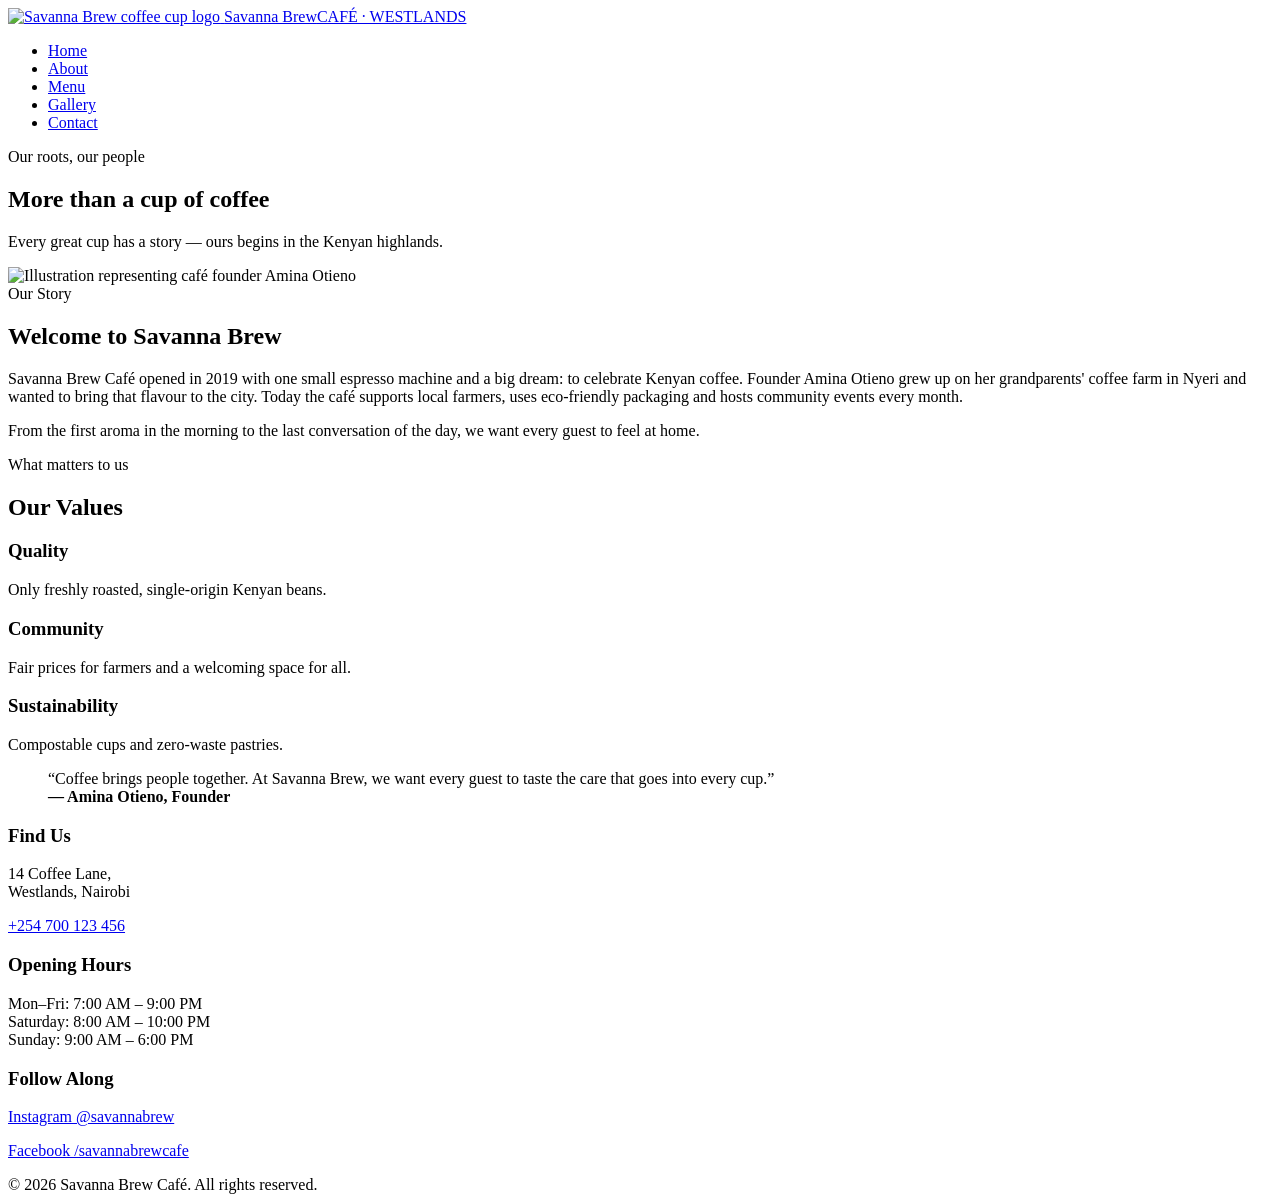
==== about.html @ 64df729a "Create about.html" ====
<!DOCTYPE html>
<html lang="en">
<head>
  <meta charset="UTF-8">
  <meta name="viewport" content="width=device-width, initial-scale=1.0">
  <meta name="description" content="Savanna Brew Café in Westlands, Nairobi — Kenyan coffee, fresh pastries and warm hospitality.">
  <title>About Us | Savanna Brew Café</title>
  <link rel="preconnect" href="https://fonts.googleapis.com">
  <link rel="preconnect" href="https://fonts.gstatic.com" crossorigin>
  <link href="https://fonts.googleapis.com/css2?family=Open+Sans:wght@400;600;700&family=Playfair+Display:wght@600;700&display=swap" rel="stylesheet">
  <link rel="stylesheet" href="css/style.css">
</head>
<body>
<header class="site-header">
  <div class="container header-inner">
    <a class="brand" href="index.html">
      <img src="logo.png" alt="Savanna Brew coffee cup logo">
      <span><span class="brand-name">Savanna Brew</span><span class="brand-tag">CAFÉ · WESTLANDS</span></span>
    </a>
    <nav aria-label="Main navigation"><ul class="nav-list"><li><a href="index.html" class="" >Home</a></li><li><a href="about.html" class="active" aria-current="page">About</a></li><li><a href="menu.html" class="" >Menu</a></li><li><a href="gallery.html" class="" >Gallery</a></li><li><a href="contact.html" class="" >Contact</a></li></ul></nav>
  </div>
</header>
<main>
  <section class="page-banner"><div class="container"><span class="eyebrow">Our roots, our people</span><h1>More than a cup of coffee</h1><p>Every great cup has a story — ours begins in the Kenyan highlands.</p></div></section>
  <section class="section container">
    <div class="about-layout">
      <img class="owner-photo" src="owner.jpg" alt="Illustration representing café founder Amina Otieno">
      <div><span class="eyebrow">Our Story</span><h2>Welcome to Savanna Brew</h2>
      <p>Savanna Brew Café opened in 2019 with one small espresso machine and a big dream: to celebrate Kenyan coffee. Founder Amina Otieno grew up on her grandparents' coffee farm in Nyeri and wanted to bring that flavour to the city. Today the café supports local farmers, uses eco-friendly packaging and hosts community events every month.</p>
      <p>From the first aroma in the morning to the last conversation of the day, we want every guest to feel at home.</p></div>
    </div>
    <div class="section-heading values-heading"><span class="eyebrow">What matters to us</span><h2>Our Values</h2></div>
    <div class="value-grid">
      <article class="value-card"><h3>Quality</h3><p>Only freshly roasted, single-origin Kenyan beans.</p></article>
      <article class="value-card"><h3>Community</h3><p>Fair prices for farmers and a welcoming space for all.</p></article>
      <article class="value-card"><h3>Sustainability</h3><p>Compostable cups and zero-waste pastries.</p></article>
    </div>
    <blockquote>“Coffee brings people together. At Savanna Brew, we want every guest to taste the care that goes into every cup.”<br><strong>— Amina Otieno, Founder</strong></blockquote>
  </section>
</main>
<footer class="site-footer">
  <div class="container">
    <div class="footer-grid">
      <section><h3>Find Us</h3><p>14 Coffee Lane,<br>Westlands, Nairobi</p><p><a href="tel:+254700123456">+254 700 123 456</a></p></section>
      <section><h3>Opening Hours</h3><p>Mon–Fri: 7:00 AM – 9:00 PM<br>Saturday: 8:00 AM – 10:00 PM<br>Sunday: 9:00 AM – 6:00 PM</p></section>
      <section><h3>Follow Along</h3><p><a href="https://www.instagram.com/" target="_blank" rel="noopener noreferrer">Instagram @savannabrew</a></p><p><a href="https://www.facebook.com/" target="_blank" rel="noopener noreferrer">Facebook /savannabrewcafe</a></p></section>
    </div>
    <div class="footer-bottom">© 2026 Savanna Brew Café. All rights reserved.</div>
  </div>
</footer>
</body>
</html>
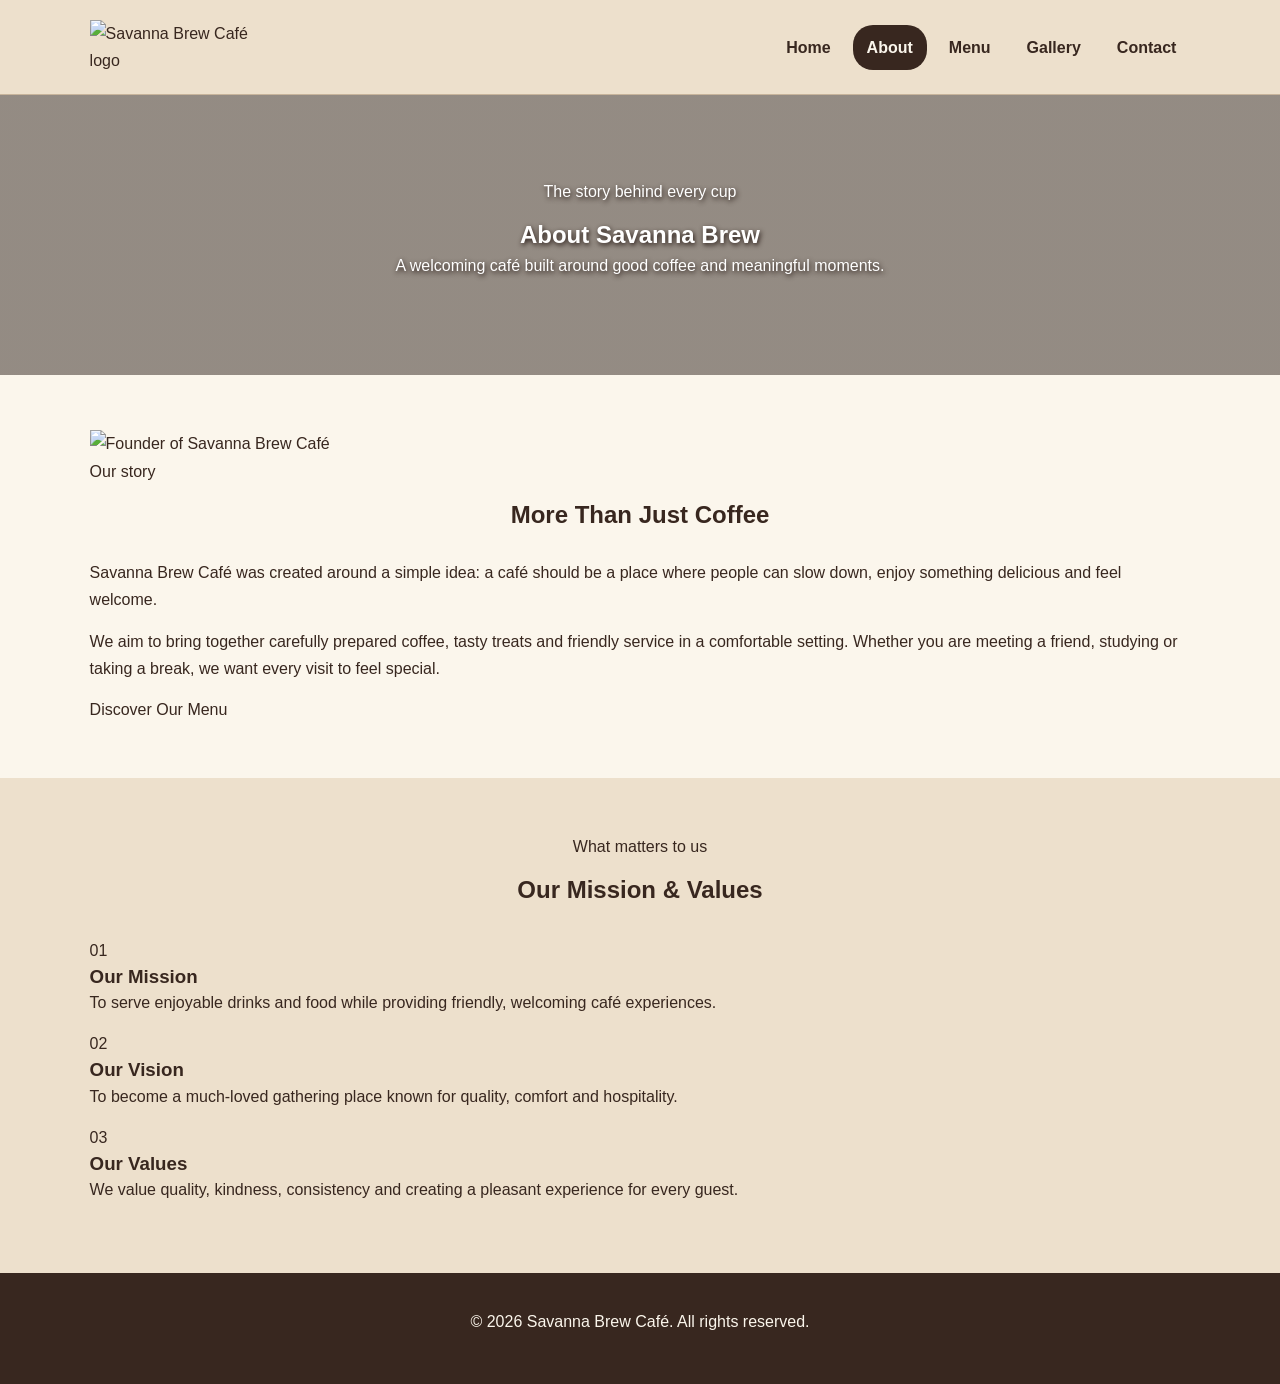
==== commit 4c2c00c9: "Revamp About page layout and content Updated the structure and content of the About page, enhancing " ====
--- a/about.html
+++ b/about.html
@@ -1,52 +1,74 @@
 <!DOCTYPE html>
 <html lang="en">
 <head>
-  <meta charset="UTF-8">
-  <meta name="viewport" content="width=device-width, initial-scale=1.0">
-  <meta name="description" content="Savanna Brew Café in Westlands, Nairobi — Kenyan coffee, fresh pastries and warm hospitality.">
-  <title>About Us | Savanna Brew Café</title>
-  <link rel="preconnect" href="https://fonts.googleapis.com">
-  <link rel="preconnect" href="https://fonts.gstatic.com" crossorigin>
-  <link href="https://fonts.googleapis.com/css2?family=Open+Sans:wght@400;600;700&family=Playfair+Display:wght@600;700&display=swap" rel="stylesheet">
-  <link rel="stylesheet" href="css/style.css">
+    <meta charset="UTF-8">
+    <meta name="viewport" content="width=device-width, initial-scale=1.0">
+    <title>About Us | Savanna Brew Café</title>
+    <link rel="stylesheet" href="css/style.css">
 </head>
 <body>
-<header class="site-header">
-  <div class="container header-inner">
-    <a class="brand" href="index.html">
-      <img src="logo.png" alt="Savanna Brew coffee cup logo">
-      <span><span class="brand-name">Savanna Brew</span><span class="brand-tag">CAFÉ · WESTLANDS</span></span>
-    </a>
-    <nav aria-label="Main navigation"><ul class="nav-list"><li><a href="index.html" class="" >Home</a></li><li><a href="about.html" class="active" aria-current="page">About</a></li><li><a href="menu.html" class="" >Menu</a></li><li><a href="gallery.html" class="" >Gallery</a></li><li><a href="contact.html" class="" >Contact</a></li></ul></nav>
-  </div>
-</header>
-<main>
-  <section class="page-banner"><div class="container"><span class="eyebrow">Our roots, our people</span><h1>More than a cup of coffee</h1><p>Every great cup has a story — ours begins in the Kenyan highlands.</p></div></section>
-  <section class="section container">
-    <div class="about-layout">
-      <img class="owner-photo" src="owner.jpg" alt="Illustration representing café founder Amina Otieno">
-      <div><span class="eyebrow">Our Story</span><h2>Welcome to Savanna Brew</h2>
-      <p>Savanna Brew Café opened in 2019 with one small espresso machine and a big dream: to celebrate Kenyan coffee. Founder Amina Otieno grew up on her grandparents' coffee farm in Nyeri and wanted to bring that flavour to the city. Today the café supports local farmers, uses eco-friendly packaging and hosts community events every month.</p>
-      <p>From the first aroma in the morning to the last conversation of the day, we want every guest to feel at home.</p></div>
-    </div>
-    <div class="section-heading values-heading"><span class="eyebrow">What matters to us</span><h2>Our Values</h2></div>
-    <div class="value-grid">
-      <article class="value-card"><h3>Quality</h3><p>Only freshly roasted, single-origin Kenyan beans.</p></article>
-      <article class="value-card"><h3>Community</h3><p>Fair prices for farmers and a welcoming space for all.</p></article>
-      <article class="value-card"><h3>Sustainability</h3><p>Compostable cups and zero-waste pastries.</p></article>
-    </div>
-    <blockquote>“Coffee brings people together. At Savanna Brew, we want every guest to taste the care that goes into every cup.”<br><strong>— Amina Otieno, Founder</strong></blockquote>
-  </section>
-</main>
-<footer class="site-footer">
-  <div class="container">
-    <div class="footer-grid">
-      <section><h3>Find Us</h3><p>14 Coffee Lane,<br>Westlands, Nairobi</p><p><a href="tel:+254700123456">+254 700 123 456</a></p></section>
-      <section><h3>Opening Hours</h3><p>Mon–Fri: 7:00 AM – 9:00 PM<br>Saturday: 8:00 AM – 10:00 PM<br>Sunday: 9:00 AM – 6:00 PM</p></section>
-      <section><h3>Follow Along</h3><p><a href="https://www.instagram.com/" target="_blank" rel="noopener noreferrer">Instagram @savannabrew</a></p><p><a href="https://www.facebook.com/" target="_blank" rel="noopener noreferrer">Facebook /savannabrewcafe</a></p></section>
-    </div>
-    <div class="footer-bottom">© 2026 Savanna Brew Café. All rights reserved.</div>
-  </div>
-</footer>
+    <header class="site-header">
+        <a class="logo" href="index.html">
+            <img src="savanna-brew-logo.png" alt="Savanna Brew Café logo">
+        </a>
+        <nav class="main-nav" aria-label="Main navigation">
+            <a href="index.html">Home</a>
+            <a class="active" href="about.html">About</a>
+            <a href="menu.html">Menu</a>
+            <a href="gallery.html">Gallery</a>
+            <a href="contact.html">Contact</a>
+        </nav>
+    </header>
+
+    <main>
+        <section class="page-banner about-banner">
+            <div class="banner-content">
+                <p class="eyebrow">The story behind every cup</p>
+                <h1>About Savanna Brew</h1>
+                <p>A welcoming café built around good coffee and meaningful moments.</p>
+            </div>
+        </section>
+
+        <section class="section about-layout">
+            <div class="about-photo">
+                <img src="founder-portrait.jpg" alt="Founder of Savanna Brew Café">
+            </div>
+            <div class="about-content">
+                <p class="eyebrow">Our story</p>
+                <h2>More Than Just Coffee</h2>
+                <p>Savanna Brew Café was created around a simple idea: a café should be a place where people can slow down, enjoy something delicious and feel welcome.</p>
+                <p>We aim to bring together carefully prepared coffee, tasty treats and friendly service in a comfortable setting. Whether you are meeting a friend, studying or taking a break, we want every visit to feel special.</p>
+                <a class="button" href="menu.html">Discover Our Menu</a>
+            </div>
+        </section>
+
+        <section class="section values-section">
+            <div class="section-heading">
+                <p class="eyebrow">What matters to us</p>
+                <h2>Our Mission & Values</h2>
+            </div>
+            <div class="feature-grid">
+                <article class="feature-card">
+                    <span class="feature-number">01</span>
+                    <h3>Our Mission</h3>
+                    <p>To serve enjoyable drinks and food while providing friendly, welcoming café experiences.</p>
+                </article>
+                <article class="feature-card">
+                    <span class="feature-number">02</span>
+                    <h3>Our Vision</h3>
+                    <p>To become a much-loved gathering place known for quality, comfort and hospitality.</p>
+                </article>
+                <article class="feature-card">
+                    <span class="feature-number">03</span>
+                    <h3>Our Values</h3>
+                    <p>We value quality, kindness, consistency and creating a pleasant experience for every guest.</p>
+                </article>
+            </div>
+        </section>
+    </main>
+
+    <footer class="site-footer">
+        <p>&copy; 2026 Savanna Brew Café. All rights reserved.</p>
+    </footer>
 </body>
 </html>
--- a/css/style.css
+++ b/css/style.css
@@ -0,0 +1,454 @@
+/* Savanna Brew Cafe - Alternative Style */
+/* Cream, Coffee Brown and Beige */
+
+* {
+    margin: 0;
+    padding: 0;
+    box-sizing: border-box;
+}
+
+body {
+    font-family: "Trebuchet MS", Arial, sans-serif;
+    background-color: #FBF6EC;
+    color: #38271F;
+    line-height: 1.7;
+}
+
+img {
+    display: block;
+    max-width: 100%;
+}
+
+a {
+    text-decoration: none;
+    color: inherit;
+}
+
+/* Header */
+
+.site-header {
+    display: flex;
+    justify-content: space-between;
+    align-items: center;
+    flex-wrap: wrap;
+    gap: 20px;
+    padding: 20px 7%;
+    background-color: #EDE0CC;
+    border-bottom: 1px solid #C7B49B;
+}
+
+.logo img {
+    width: 175px;
+    height: auto;
+}
+
+.main-nav {
+    display: flex;
+    justify-content: center;
+    flex-wrap: wrap;
+    gap: 8px;
+}
+
+.main-nav a {
+    padding: 9px 14px;
+    color: #38271F;
+    border-radius: 20px;
+    font-weight: 600;
+    transition: 0.3s;
+}
+
+.main-nav a:hover,
+.main-nav a.active {
+    background-color: #38271F;
+    color: #FBF6EC;
+}
+
+/* Homepage Hero */
+
+.hero {
+    min-height: 520px;
+    padding: 60px 8%;
+    display: flex;
+    align-items: center;
+    justify-content: center;
+    text-align: center;
+    color: #FFFFFF;
+    background:
+        linear-gradient(
+            rgba(35, 23, 17, 0.62),
+            rgba(35, 23, 17, 0.62)
+        ),
+        url("../hero.jpeg") center / cover no-repeat;
+}
+
+.hero-content {
+    max-width: 800px;
+}
+
+.hero h1 {
+    color: #FFFFFF;
+    font-size: 46px;
+    margin-bottom: 18px;
+    text-shadow: 2px 3px 5px #20130E;
+}
+
+.hero p {
+    color: #FFFFFF;
+    font-size: 18px;
+    margin-bottom: 25px;
+}
+
+/* Buttons */
+
+.btn,
+button {
+    display: inline-block;
+    background-color: #6B4938;
+    color: #FFFFFF;
+    border: 1px solid #6B4938;
+    border-radius: 25px;
+    padding: 12px 26px;
+    cursor: pointer;
+    font-size: 15px;
+    transition: 0.3s;
+}
+
+.btn:hover,
+button:hover {
+    background-color: #38271F;
+    border-color: #38271F;
+}
+
+/* General Sections */
+
+section {
+    padding: 55px 7%;
+}
+
+h1,
+h2,
+h3 {
+    color: #38271F;
+    line-height: 1.35;
+}
+
+h2 {
+    text-align: center;
+    margin-bottom: 28px;
+}
+
+p {
+    margin-bottom: 14px;
+}
+
+/* Page Banners */
+
+.page-banner {
+    min-height: 280px;
+    display: flex;
+    flex-direction: column;
+    justify-content: center;
+    align-items: center;
+    text-align: center;
+    padding: 35px 20px;
+    background-position: center;
+    background-size: cover;
+    color: #FFFFFF;
+}
+
+.page-banner h1,
+.page-banner p {
+    color: #FFFFFF;
+    text-shadow: 1px 2px 5px #20130E;
+}
+
+.about-banner {
+    background-image:
+        linear-gradient(rgba(35, 23, 17, 0.48),
+                        rgba(35, 23, 17, 0.48)),
+        url("../about-coffee-banner.jpg");
+}
+
+.menu-banner {
+    background-image:
+        linear-gradient(rgba(35, 23, 17, 0.48),
+                        rgba(35, 23, 17, 0.48)),
+        url("../menu-coffee-banner.jpg");
+}
+
+.gallery-banner {
+    background-image:
+        linear-gradient(rgba(35, 23, 17, 0.48),
+                        rgba(35, 23, 17, 0.48)),
+        url("../gallery-coffee-banner.jpg");
+}
+
+.contact-banner {
+    background-image:
+        linear-gradient(rgba(35, 23, 17, 0.48),
+                        rgba(35, 23, 17, 0.48)),
+        url("../contact-coffee-banner.jpg");
+}
+
+/* Featured Cards */
+
+.featured-grid {
+    display: grid;
+    grid-template-columns: repeat(3, 1fr);
+    gap: 28px;
+}
+
+.featured-card {
+    background-color: #F0E5D4;
+    border-radius: 14px;
+    overflow: hidden;
+    text-align: center;
+    padding-bottom: 20px;
+    box-shadow: 0 4px 12px rgba(56, 39, 31, 0.10);
+}
+
+.featured-card img {
+    width: 100%;
+    height: 220px;
+    object-fit: cover;
+}
+
+.featured-card h3 {
+    margin: 17px 10px 8px;
+}
+
+.featured-card p {
+    padding: 0 16px;
+}
+
+/* About Page */
+
+.about-container {
+    max-width: 1050px;
+    margin: auto;
+    display: flex;
+    align-items: center;
+    gap: 40px;
+}
+
+.about-container > img {
+    width: 300px;
+    border-radius: 14px;
+    object-fit: cover;
+}
+
+.about-content {
+    flex: 1;
+}
+
+.values-section {
+    background-color: #EDE0CC;
+}
+
+.section-heading {
+    text-align: center;
+    margin-bottom: 30px;
+}
+
+.values-grid {
+    display: grid;
+    grid-template-columns: repeat(3, 1fr);
+    gap: 22px;
+}
+
+.value-card {
+    background-color: #FBF6EC;
+    border-radius: 12px;
+    padding: 25px;
+    border-bottom: 4px solid #8A6A52;
+}
+
+.owner-quote {
+    background-color: #F0E5D4;
+    text-align: center;
+    font-style: italic;
+    padding: 45px 20px;
+}
+
+.owner-quote blockquote {
+    max-width: 750px;
+    margin: auto;
+    font-size: 20px;
+}
+
+/* Menu Tables */
+
+.menu-section {
+    max-width: 1000px;
+    margin: auto;
+}
+
+table {
+    width: 100%;
+    border-collapse: collapse;
+    margin: 20px 0 35px;
+    background-color: #FBF6EC;
+}
+
+th,
+td {
+    padding: 14px;
+    border-bottom: 1px solid #D8C8B2;
+    text-align: left;
+}
+
+th {
+    background-color: #6B4938;
+    color: #FFFFFF;
+}
+
+tr:nth-child(even) {
+    background-color: #F0E5D4;
+}
+
+/* Gallery */
+
+.gallery-grid {
+    display: grid;
+    grid-template-columns: repeat(3, 1fr);
+    gap: 24px;
+}
+
+.gallery-item {
+    background-color: #F0E5D4;
+    overflow: hidden;
+    border-radius: 12px;
+    text-align: center;
+    box-shadow: 0 3px 10px rgba(56, 39, 31, 0.10);
+}
+
+.gallery-item img {
+    width: 100%;
+    height: 220px;
+    object-fit: cover;
+}
+
+.gallery-item figcaption {
+    padding: 14px;
+    font-weight: bold;
+}
+
+/* Contact Page */
+
+.contact-container {
+    max-width: 1000px;
+    margin: auto;
+}
+
+.contact-container form {
+    max-width: 650px;
+    margin: 25px auto;
+    padding: 28px;
+    background-color: #F0E5D4;
+    border-radius: 12px;
+}
+
+input,
+textarea,
+select {
+    width: 100%;
+    padding: 12px;
+    margin: 8px 0 18px;
+    border: 1px solid #C7B49B;
+    border-radius: 6px;
+    background-color: #FBF6EC;
+    color: #38271F;
+    font: inherit;
+}
+
+input:focus,
+textarea:focus,
+select:focus {
+    outline: 2px solid #6B4938;
+}
+
+/* Footer */
+
+.site-footer,
+footer {
+    background-color: #38271F;
+    color: #FBF6EC;
+    text-align: center;
+    padding: 35px 20px;
+}
+
+footer h3 {
+    color: #FBF6EC;
+    margin-bottom: 12px;
+}
+
+footer a {
+    color: #FBF6EC;
+}
+
+footer a:hover {
+    text-decoration: underline;
+}
+
+.footer-container {
+    display: flex;
+    justify-content: space-around;
+    gap: 25px;
+    flex-wrap: wrap;
+}
+
+.copyright {
+    border-top: 1px solid #755D4D;
+    margin-top: 25px;
+    padding-top: 15px;
+}
+
+/* Responsive Design */
+
+@media (max-width: 800px) {
+    .site-header {
+        flex-direction: column;
+    }
+
+    .featured-grid,
+    .values-grid {
+        grid-template-columns: repeat(2, 1fr);
+    }
+
+    .gallery-grid {
+        grid-template-columns: repeat(2, 1fr);
+    }
+
+    .hero h1 {
+        font-size: 36px;
+    }
+}
+
+@media (max-width: 600px) {
+    .about-container {
+        flex-direction: column;
+    }
+
+    .featured-grid,
+    .values-grid,
+    .gallery-grid {
+        grid-template-columns: 1fr;
+    }
+
+    .hero {
+        min-height: 400px;
+    }
+
+    .hero h1,
+    .page-banner h1 {
+        font-size: 30px;
+    }
+
+    section {
+        padding: 35px 5%;
+    }
+
+    .footer-container {
+        flex-direction: column;
+    }
+}
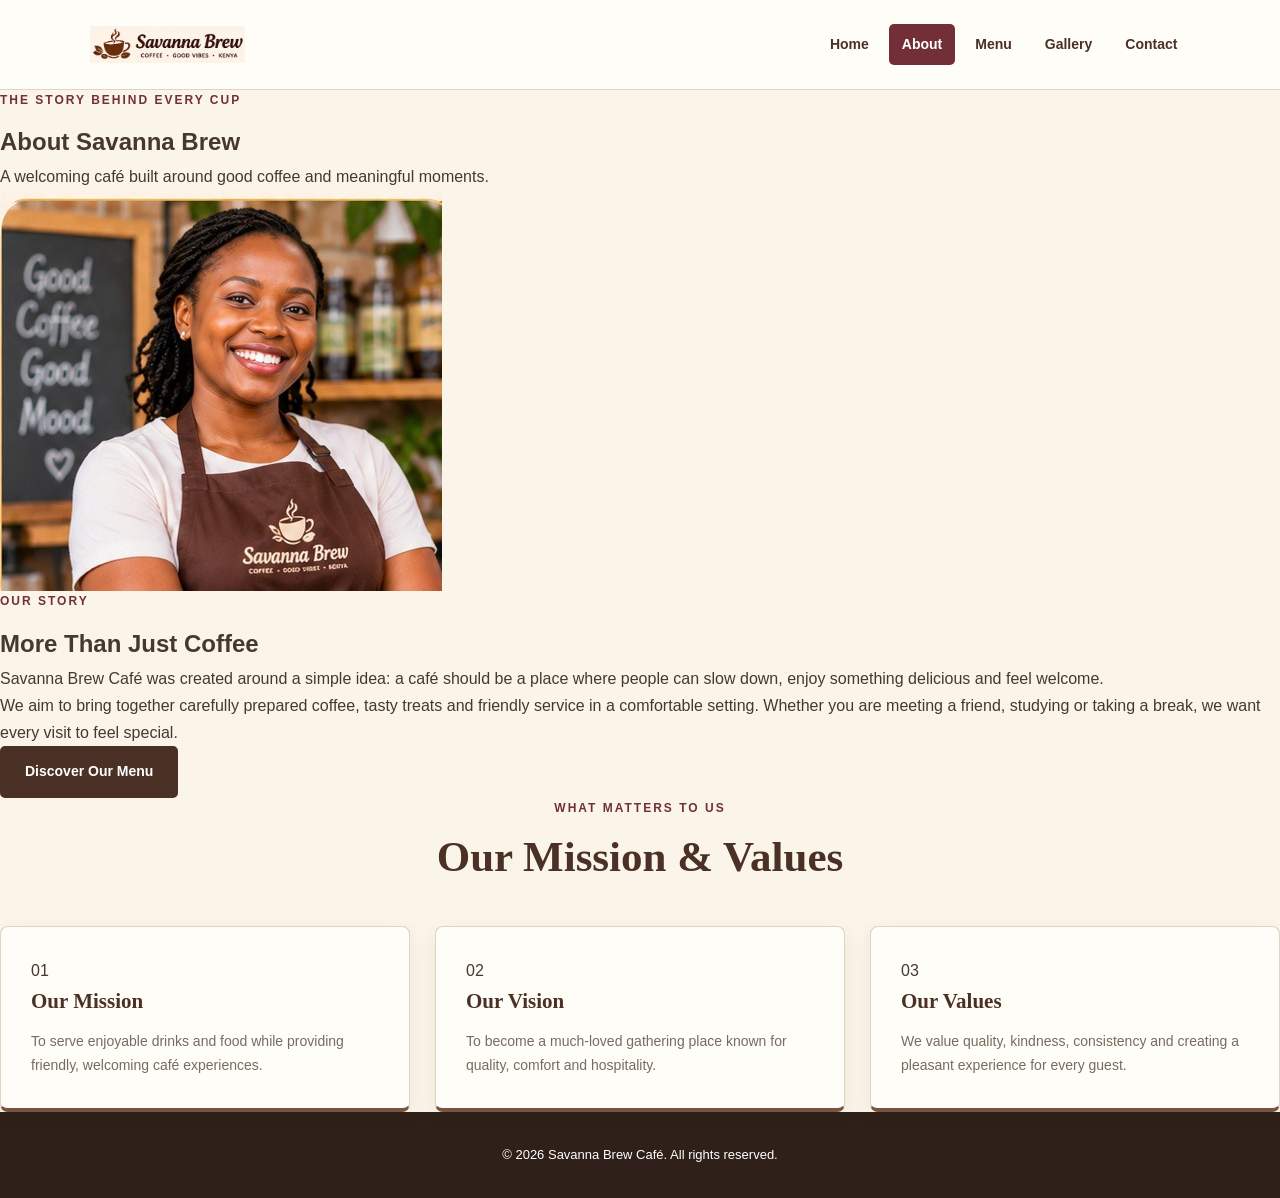
==== commit 7403679d: "Update image paths in about.html" ====
--- a/about.html
+++ b/about.html
@@ -9,7 +9,7 @@
 <body>
     <header class="site-header">
         <a class="logo" href="index.html">
-            <img src="savanna-brew-logo.png" alt="Savanna Brew Café logo">
+            <img src="image/savanna-brew-logo.png" alt="Savanna Brew Café logo">
         </a>
         <nav class="main-nav" aria-label="Main navigation">
             <a href="index.html">Home</a>
@@ -31,7 +31,7 @@
 
         <section class="section about-layout">
             <div class="about-photo">
-                <img src="founder-portrait.jpg" alt="Founder of Savanna Brew Café">
+                <img src="image/founder-portrait.jpg" alt="Founder of Savanna Brew Café">
             </div>
             <div class="about-content">
                 <p class="eyebrow">Our story</p>
--- a/css/style.css
+++ b/css/style.css
@@ -1,16 +1,38 @@
-/* Savanna Brew Cafe - Alternative Style */
-/* Cream, Coffee Brown and Beige */
-
+/* =====================================
+   SAVANNA BREW CAFE
+   Main Website Stylesheet
+===================================== */
+
+/* Colour palette */
+:root {
+    --cream: #fbf5e9;
+    --light-cream: #fffdf8;
+    --sand: #e9dac5;
+    --coffee: #4b3025;
+    --dark-coffee: #2f2019;
+    --medium-coffee: #76543f;
+    --burgundy: #722f37;
+    --white: #ffffff;
+    --text: #46382f;
+    --muted: #786b60;
+    --border: #e1d3c0;
+}
+
+/* Basic settings */
 * {
     margin: 0;
     padding: 0;
     box-sizing: border-box;
 }
 
+html {
+    scroll-behavior: smooth;
+}
+
 body {
-    font-family: "Trebuchet MS", Arial, sans-serif;
-    background-color: #FBF6EC;
-    color: #38271F;
+    font-family: Arial, Helvetica, sans-serif;
+    background-color: var(--cream);
+    color: var(--text);
     line-height: 1.7;
 }
 
@@ -20,435 +42,344 @@
 }
 
 a {
+    color: inherit;
     text-decoration: none;
-    color: inherit;
-}
-
-/* Header */
-
+}
+
+/* Header and navigation */
 .site-header {
-    display: flex;
+    width: 100%;
+    min-height: 90px;
+    padding: 12px 7%;
+    display: flex;
+    align-items: center;
     justify-content: space-between;
+    gap: 25px;
+    background-color: var(--light-cream);
+    border-bottom: 1px solid var(--border);
+    position: sticky;
+    top: 0;
+    z-index: 1000;
+}
+
+.logo img {
+    width: 155px;
+    max-height: 65px;
+    object-fit: contain;
+}
+
+.main-nav {
+    display: flex;
+    flex-wrap: wrap;
     align-items: center;
-    flex-wrap: wrap;
-    gap: 20px;
-    padding: 20px 7%;
-    background-color: #EDE0CC;
-    border-bottom: 1px solid #C7B49B;
-}
-
-.logo img {
-    width: 175px;
-    height: auto;
-}
-
-.main-nav {
-    display: flex;
     justify-content: center;
-    flex-wrap: wrap;
-    gap: 8px;
+    gap: 7px;
 }
 
 .main-nav a {
-    padding: 9px 14px;
-    color: #38271F;
-    border-radius: 20px;
-    font-weight: 600;
-    transition: 0.3s;
+    padding: 9px 13px;
+    border-radius: 5px;
+    color: var(--coffee);
+    font-size: 14px;
+    font-weight: bold;
+    transition: 0.3s ease;
 }
 
 .main-nav a:hover,
 .main-nav a.active {
-    background-color: #38271F;
-    color: #FBF6EC;
-}
-
-/* Homepage Hero */
-
+    background-color: var(--burgundy);
+    color: var(--white);
+}
+
+/* Homepage hero */
 .hero {
-    min-height: 520px;
-    padding: 60px 8%;
+    min-height: 600px;
+    padding: 80px 8%;
+    display: flex;
+    align-items: center;
+    position: relative;
+    isolation: isolate;
+
+    /* Image is stored inside the images folder */
+    background-image: url("../images/hero.jpeg");
+    background-position: center;
+    background-size: cover;
+    background-repeat: no-repeat;
+}
+
+.hero-overlay {
+    position: absolute;
+    inset: 0;
+    z-index: -1;
+    background: linear-gradient(
+        90deg,
+        rgba(37, 24, 17, 0.85) 0%,
+        rgba(37, 24, 17, 0.55) 55%,
+        rgba(37, 24, 17, 0.18) 100%
+    );
+}
+
+.hero-content {
+    width: 100%;
+    max-width: 760px;
+}
+
+.hero-label {
+    margin-bottom: 18px;
+    color: #f1d9b5;
+    font-size: 13px;
+    font-weight: bold;
+    letter-spacing: 3px;
+}
+
+.hero-content h1 {
+    margin-bottom: 22px;
+    color: #ffffff;
+    font-family: Georgia, "Times New Roman", serif;
+    font-size: clamp(42px, 6vw, 72px);
+    line-height: 1.12;
+    text-shadow: 2px 3px 8px rgba(0, 0, 0, 0.7);
+}
+
+.hero-description {
+    max-width: 580px;
+    margin-bottom: 30px;
+    color: #ffffff;
+    font-size: 17px;
+    line-height: 1.8;
+    text-shadow: 1px 2px 5px rgba(0, 0, 0, 0.65);
+}
+
+/* Buttons */
+.hero-buttons {
+    display: flex;
+    flex-wrap: wrap;
+    gap: 14px;
+}
+
+.button {
+    display: inline-block;
+    padding: 12px 23px;
+    border: 2px solid var(--coffee);
+    border-radius: 5px;
+    background-color: var(--coffee);
+    color: var(--white);
+    font-size: 14px;
+    font-weight: bold;
+    text-align: center;
+    transition: 0.3s ease;
+}
+
+.button:hover {
+    background-color: var(--burgundy);
+    border-color: var(--burgundy);
+    transform: translateY(-2px);
+}
+
+.button-outline {
+    background-color: transparent;
+    border-color: var(--white);
+    color: var(--white);
+}
+
+.button-outline:hover {
+    background-color: var(--white);
+    border-color: var(--white);
+    color: var(--coffee);
+}
+
+/* Welcome section */
+.welcome-section {
+    padding: 80px 7%;
+}
+
+.section-heading {
+    max-width: 780px;
+    margin: 0 auto 42px;
+    text-align: center;
+}
+
+.eyebrow {
+    margin-bottom: 12px;
+    color: var(--burgundy);
+    font-size: 12px;
+    font-weight: bold;
+    letter-spacing: 2px;
+    text-transform: uppercase;
+}
+
+.section-heading h2,
+.promotion-content h2 {
+    margin-bottom: 18px;
+    color: var(--coffee);
+    font-family: Georgia, "Times New Roman", serif;
+    font-size: clamp(30px, 4vw, 43px);
+    line-height: 1.25;
+}
+
+.section-heading > p:last-child {
+    color: var(--muted);
+}
+
+/* Feature cards */
+.feature-grid {
+    display: grid;
+    grid-template-columns: repeat(3, minmax(0, 1fr));
+    gap: 25px;
+}
+
+.feature-card {
+    padding: 30px;
+    background-color: var(--light-cream);
+    border: 1px solid var(--border);
+    border-bottom: 4px solid var(--medium-coffee);
+    border-radius: 8px;
+    box-shadow: 0 7px 20px rgba(47, 32, 25, 0.07);
+    transition: transform 0.3s ease;
+}
+
+.feature-card:hover {
+    transform: translateY(-5px);
+}
+
+.feature-icon {
+    width: 48px;
+    height: 48px;
+    margin-bottom: 18px;
     display: flex;
     align-items: center;
     justify-content: center;
+    border-radius: 50%;
+    background-color: var(--sand);
+    color: var(--burgundy);
+    font-weight: bold;
+}
+
+.feature-card h3 {
+    margin-bottom: 10px;
+    color: var(--coffee);
+    font-family: Georgia, "Times New Roman", serif;
+    font-size: 21px;
+}
+
+.feature-card p {
+    color: var(--muted);
+    font-size: 14px;
+}
+
+/* Menu promotion section */
+.menu-promotion {
+    margin: 0 7% 75px;
+    padding: 55px 7%;
+    background-color: var(--sand);
+    border-radius: 10px;
+}
+
+.promotion-content {
+    max-width: 650px;
+}
+
+.promotion-content h2 {
+    margin-bottom: 15px;
+}
+
+.promotion-content > p:not(.eyebrow) {
+    margin-bottom: 25px;
+    color: var(--muted);
+}
+
+/* Footer */
+.site-footer {
+    padding: 28px 7%;
+    background-color: var(--dark-coffee);
+    color: var(--white);
     text-align: center;
-    color: #FFFFFF;
-    background:
-        linear-gradient(
-            rgba(35, 23, 17, 0.62),
-            rgba(35, 23, 17, 0.62)
-        ),
-        url("../hero.jpeg") center / cover no-repeat;
-}
-
-.hero-content {
-    max-width: 800px;
-}
-
-.hero h1 {
-    color: #FFFFFF;
-    font-size: 46px;
-    margin-bottom: 18px;
-    text-shadow: 2px 3px 5px #20130E;
-}
-
-.hero p {
-    color: #FFFFFF;
-    font-size: 18px;
-    margin-bottom: 25px;
-}
-
-/* Buttons */
-
-.btn,
-button {
-    display: inline-block;
-    background-color: #6B4938;
-    color: #FFFFFF;
-    border: 1px solid #6B4938;
-    border-radius: 25px;
-    padding: 12px 26px;
-    cursor: pointer;
-    font-size: 15px;
-    transition: 0.3s;
-}
-
-.btn:hover,
-button:hover {
-    background-color: #38271F;
-    border-color: #38271F;
-}
-
-/* General Sections */
-
-section {
-    padding: 55px 7%;
-}
-
-h1,
-h2,
-h3 {
-    color: #38271F;
-    line-height: 1.35;
-}
-
-h2 {
-    text-align: center;
-    margin-bottom: 28px;
-}
-
-p {
-    margin-bottom: 14px;
-}
-
-/* Page Banners */
-
-.page-banner {
-    min-height: 280px;
-    display: flex;
-    flex-direction: column;
-    justify-content: center;
-    align-items: center;
-    text-align: center;
-    padding: 35px 20px;
-    background-position: center;
-    background-size: cover;
-    color: #FFFFFF;
-}
-
-.page-banner h1,
-.page-banner p {
-    color: #FFFFFF;
-    text-shadow: 1px 2px 5px #20130E;
-}
-
-.about-banner {
-    background-image:
-        linear-gradient(rgba(35, 23, 17, 0.48),
-                        rgba(35, 23, 17, 0.48)),
-        url("../about-coffee-banner.jpg");
-}
-
-.menu-banner {
-    background-image:
-        linear-gradient(rgba(35, 23, 17, 0.48),
-                        rgba(35, 23, 17, 0.48)),
-        url("../menu-coffee-banner.jpg");
-}
-
-.gallery-banner {
-    background-image:
-        linear-gradient(rgba(35, 23, 17, 0.48),
-                        rgba(35, 23, 17, 0.48)),
-        url("../gallery-coffee-banner.jpg");
-}
-
-.contact-banner {
-    background-image:
-        linear-gradient(rgba(35, 23, 17, 0.48),
-                        rgba(35, 23, 17, 0.48)),
-        url("../contact-coffee-banner.jpg");
-}
-
-/* Featured Cards */
-
-.featured-grid {
-    display: grid;
-    grid-template-columns: repeat(3, 1fr);
-    gap: 28px;
-}
-
-.featured-card {
-    background-color: #F0E5D4;
-    border-radius: 14px;
-    overflow: hidden;
-    text-align: center;
-    padding-bottom: 20px;
-    box-shadow: 0 4px 12px rgba(56, 39, 31, 0.10);
-}
-
-.featured-card img {
-    width: 100%;
-    height: 220px;
-    object-fit: cover;
-}
-
-.featured-card h3 {
-    margin: 17px 10px 8px;
-}
-
-.featured-card p {
-    padding: 0 16px;
-}
-
-/* About Page */
-
-.about-container {
-    max-width: 1050px;
-    margin: auto;
-    display: flex;
-    align-items: center;
-    gap: 40px;
-}
-
-.about-container > img {
-    width: 300px;
-    border-radius: 14px;
-    object-fit: cover;
-}
-
-.about-content {
-    flex: 1;
-}
-
-.values-section {
-    background-color: #EDE0CC;
-}
-
-.section-heading {
-    text-align: center;
-    margin-bottom: 30px;
-}
-
-.values-grid {
-    display: grid;
-    grid-template-columns: repeat(3, 1fr);
-    gap: 22px;
-}
-
-.value-card {
-    background-color: #FBF6EC;
-    border-radius: 12px;
-    padding: 25px;
-    border-bottom: 4px solid #8A6A52;
-}
-
-.owner-quote {
-    background-color: #F0E5D4;
-    text-align: center;
-    font-style: italic;
-    padding: 45px 20px;
-}
-
-.owner-quote blockquote {
-    max-width: 750px;
-    margin: auto;
-    font-size: 20px;
-}
-
-/* Menu Tables */
-
-.menu-section {
-    max-width: 1000px;
-    margin: auto;
-}
-
-table {
-    width: 100%;
-    border-collapse: collapse;
-    margin: 20px 0 35px;
-    background-color: #FBF6EC;
-}
-
-th,
-td {
-    padding: 14px;
-    border-bottom: 1px solid #D8C8B2;
-    text-align: left;
-}
-
-th {
-    background-color: #6B4938;
-    color: #FFFFFF;
-}
-
-tr:nth-child(even) {
-    background-color: #F0E5D4;
-}
-
-/* Gallery */
-
-.gallery-grid {
-    display: grid;
-    grid-template-columns: repeat(3, 1fr);
-    gap: 24px;
-}
-
-.gallery-item {
-    background-color: #F0E5D4;
-    overflow: hidden;
-    border-radius: 12px;
-    text-align: center;
-    box-shadow: 0 3px 10px rgba(56, 39, 31, 0.10);
-}
-
-.gallery-item img {
-    width: 100%;
-    height: 220px;
-    object-fit: cover;
-}
-
-.gallery-item figcaption {
-    padding: 14px;
-    font-weight: bold;
-}
-
-/* Contact Page */
-
-.contact-container {
-    max-width: 1000px;
-    margin: auto;
-}
-
-.contact-container form {
-    max-width: 650px;
-    margin: 25px auto;
-    padding: 28px;
-    background-color: #F0E5D4;
-    border-radius: 12px;
-}
-
-input,
-textarea,
-select {
-    width: 100%;
-    padding: 12px;
-    margin: 8px 0 18px;
-    border: 1px solid #C7B49B;
-    border-radius: 6px;
-    background-color: #FBF6EC;
-    color: #38271F;
-    font: inherit;
-}
-
-input:focus,
-textarea:focus,
-select:focus {
-    outline: 2px solid #6B4938;
-}
-
-/* Footer */
-
-.site-footer,
-footer {
-    background-color: #38271F;
-    color: #FBF6EC;
-    text-align: center;
-    padding: 35px 20px;
-}
-
-footer h3 {
-    color: #FBF6EC;
-    margin-bottom: 12px;
-}
-
-footer a {
-    color: #FBF6EC;
-}
-
-footer a:hover {
-    text-decoration: underline;
-}
-
-.footer-container {
-    display: flex;
-    justify-content: space-around;
-    gap: 25px;
-    flex-wrap: wrap;
-}
-
-.copyright {
-    border-top: 1px solid #755D4D;
-    margin-top: 25px;
-    padding-top: 15px;
-}
-
-/* Responsive Design */
-
-@media (max-width: 800px) {
+}
+
+.site-footer p {
+    margin: 4px 0;
+    font-size: 13px;
+}
+
+/* Responsive layout for tablets */
+@media (max-width: 900px) {
     .site-header {
+        padding: 15px 4%;
+    }
+
+    .main-nav {
+        gap: 3px;
+    }
+
+    .main-nav a {
+        padding: 8px 9px;
+        font-size: 13px;
+    }
+
+    .feature-grid {
+        grid-template-columns: repeat(2, minmax(0, 1fr));
+    }
+
+    .hero {
+        min-height: 540px;
+    }
+}
+
+/* Responsive layout for mobile phones */
+@media (max-width: 600px) {
+    .site-header {
+        position: relative;
         flex-direction: column;
-    }
-
-    .featured-grid,
-    .values-grid {
-        grid-template-columns: repeat(2, 1fr);
-    }
-
-    .gallery-grid {
-        grid-template-columns: repeat(2, 1fr);
-    }
-
-    .hero h1 {
-        font-size: 36px;
-    }
-}
-
-@media (max-width: 600px) {
-    .about-container {
+        gap: 12px;
+    }
+
+    .logo img {
+        width: 135px;
+    }
+
+    .main-nav {
+        width: 100%;
+        gap: 4px;
+    }
+
+    .main-nav a {
+        padding: 7px 9px;
+        font-size: 12px;
+    }
+
+    .hero {
+        min-height: 520px;
+        padding: 60px 7%;
+        background-position: center;
+    }
+
+    .hero-content h1 {
+        font-size: 43px;
+    }
+
+    .hero-description {
+        font-size: 15px;
+    }
+
+    .hero-buttons {
+        align-items: flex-start;
         flex-direction: column;
     }
 
-    .featured-grid,
-    .values-grid,
-    .gallery-grid {
+    .welcome-section {
+        padding: 55px 6%;
+    }
+
+    .feature-grid {
         grid-template-columns: 1fr;
     }
 
-    .hero {
-        min-height: 400px;
-    }
-
-    .hero h1,
-    .page-banner h1 {
-        font-size: 30px;
-    }
-
-    section {
-        padding: 35px 5%;
-    }
-
-    .footer-container {
-        flex-direction: column;
-    }
-}
+    .feature-card {
+        padding: 25px;
+    }
+
+    .menu-promotion {
+        margin: 0 6% 50px;
+        padding: 35px 25px;
+    }
+}
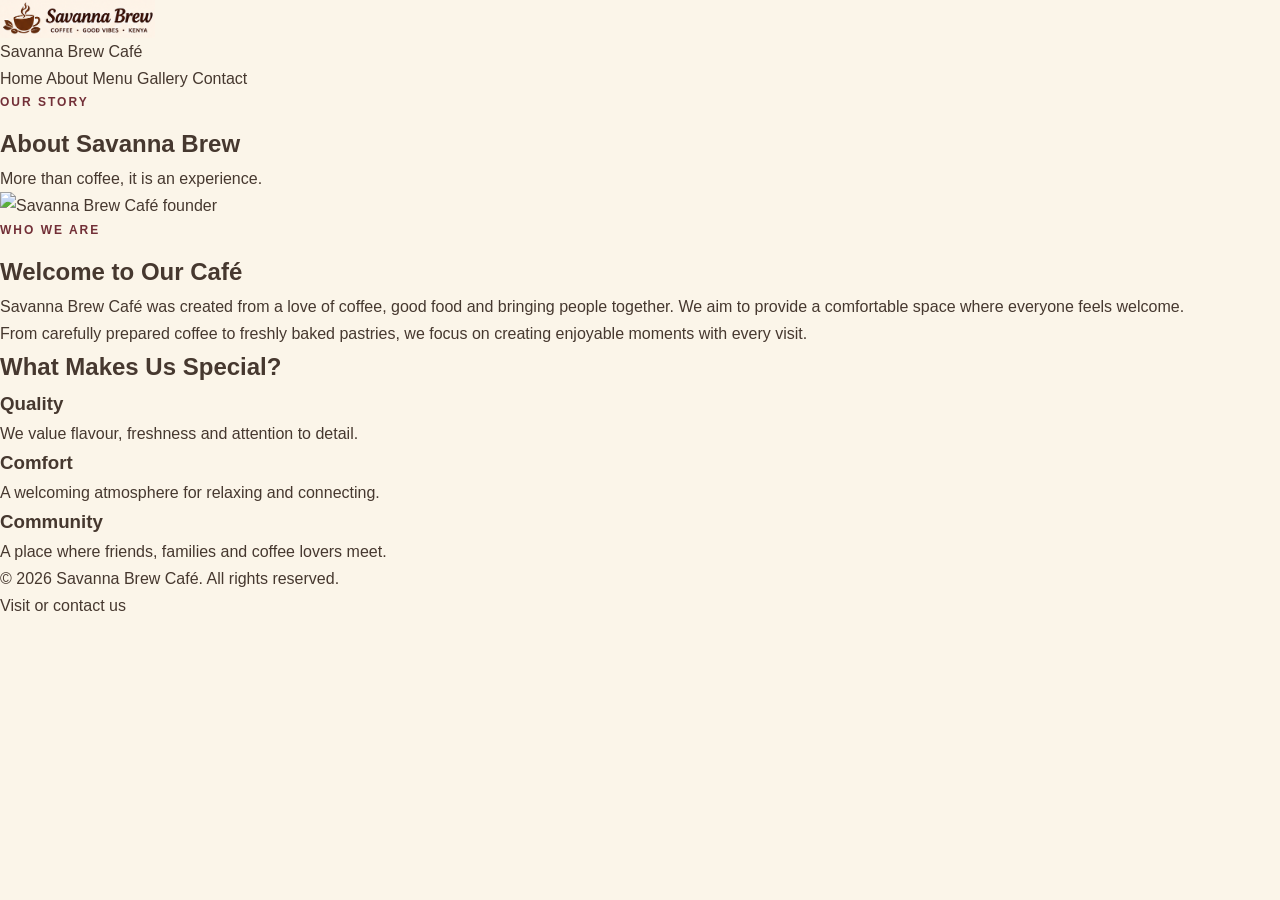
==== commit 559ae405: "Revamp About Us page layout and content Updated the structure and content of the About Us page, incl" ====
--- a/about.html
+++ b/about.html
@@ -7,68 +7,75 @@
     <link rel="stylesheet" href="css/style.css">
 </head>
 <body>
-    <header class="site-header">
-        <a class="logo" href="index.html">
-            <img src="image/savanna-brew-logo.png" alt="Savanna Brew Café logo">
-        </a>
-        <nav class="main-nav" aria-label="Main navigation">
-            <a href="index.html">Home</a>
-            <a class="active" href="about.html">About</a>
-            <a href="menu.html">Menu</a>
-            <a href="gallery.html">Gallery</a>
-            <a href="contact.html">Contact</a>
-        </nav>
-    </header>
 
-    <main>
-        <section class="page-banner about-banner">
-            <div class="banner-content">
-                <p class="eyebrow">The story behind every cup</p>
-                <h1>About Savanna Brew</h1>
-                <p>A welcoming café built around good coffee and meaningful moments.</p>
-            </div>
-        </section>
+<header>
+    <a href="index.html" class="logo">
+        <img src="image/savanna-brew-logo.png" alt="Savanna Brew Café Logo">
+        <span>Savanna Brew Café</span>
+    </a>
 
-        <section class="section about-layout">
-            <div class="about-photo">
-                <img src="image/founder-portrait.jpg" alt="Founder of Savanna Brew Café">
-            </div>
-            <div class="about-content">
-                <p class="eyebrow">Our story</p>
-                <h2>More Than Just Coffee</h2>
-                <p>Savanna Brew Café was created around a simple idea: a café should be a place where people can slow down, enjoy something delicious and feel welcome.</p>
-                <p>We aim to bring together carefully prepared coffee, tasty treats and friendly service in a comfortable setting. Whether you are meeting a friend, studying or taking a break, we want every visit to feel special.</p>
-                <a class="button" href="menu.html">Discover Our Menu</a>
-            </div>
-        </section>
+    <nav>
+        <a href="index.html">Home</a>
+        <a href="about.html" class="active">About</a>
+        <a href="menu.html">Menu</a>
+        <a href="gallery.html">Gallery</a>
+        <a href="contact.html">Contact</a>
+    </nav>
+</header>
 
-        <section class="section values-section">
-            <div class="section-heading">
-                <p class="eyebrow">What matters to us</p>
-                <h2>Our Mission & Values</h2>
-            </div>
-            <div class="feature-grid">
-                <article class="feature-card">
-                    <span class="feature-number">01</span>
-                    <h3>Our Mission</h3>
-                    <p>To serve enjoyable drinks and food while providing friendly, welcoming café experiences.</p>
-                </article>
-                <article class="feature-card">
-                    <span class="feature-number">02</span>
-                    <h3>Our Vision</h3>
-                    <p>To become a much-loved gathering place known for quality, comfort and hospitality.</p>
-                </article>
-                <article class="feature-card">
-                    <span class="feature-number">03</span>
-                    <h3>Our Values</h3>
-                    <p>We value quality, kindness, consistency and creating a pleasant experience for every guest.</p>
-                </article>
-            </div>
-        </section>
-    </main>
+<section class="page-banner about-banner">
+    <div>
+        <p class="eyebrow">OUR STORY</p>
+        <h1>About Savanna Brew</h1>
+        <p>More than coffee, it is an experience.</p>
+    </div>
+</section>
 
-    <footer class="site-footer">
-        <p>&copy; 2026 Savanna Brew Café. All rights reserved.</p>
-    </footer>
+<section class="about-section section">
+    <div class="about-image">
+        <img src="image/founders-portrait.jpg" alt="Savanna Brew Café founder">
+    </div>
+
+    <div class="about-text">
+        <p class="eyebrow">WHO WE ARE</p>
+        <h2>Welcome to Our Café</h2>
+        <p>
+            Savanna Brew Café was created from a love of coffee,
+            good food and bringing people together. We aim to provide
+            a comfortable space where everyone feels welcome.
+        </p>
+        <p>
+            From carefully prepared coffee to freshly baked pastries,
+            we focus on creating enjoyable moments with every visit.
+        </p>
+    </div>
+</section>
+
+<section class="values section">
+    <h2>What Makes Us Special?</h2>
+
+    <div class="card-container">
+        <div class="value-card">
+            <h3>Quality</h3>
+            <p>We value flavour, freshness and attention to detail.</p>
+        </div>
+
+        <div class="value-card">
+            <h3>Comfort</h3>
+            <p>A welcoming atmosphere for relaxing and connecting.</p>
+        </div>
+
+        <div class="value-card">
+            <h3>Community</h3>
+            <p>A place where friends, families and coffee lovers meet.</p>
+        </div>
+    </div>
+</section>
+
+<footer>
+    <p>&copy; 2026 Savanna Brew Café. All rights reserved.</p>
+    <p><a href="contact.html">Visit or contact us</a></p>
+</footer>
+
 </body>
 </html>
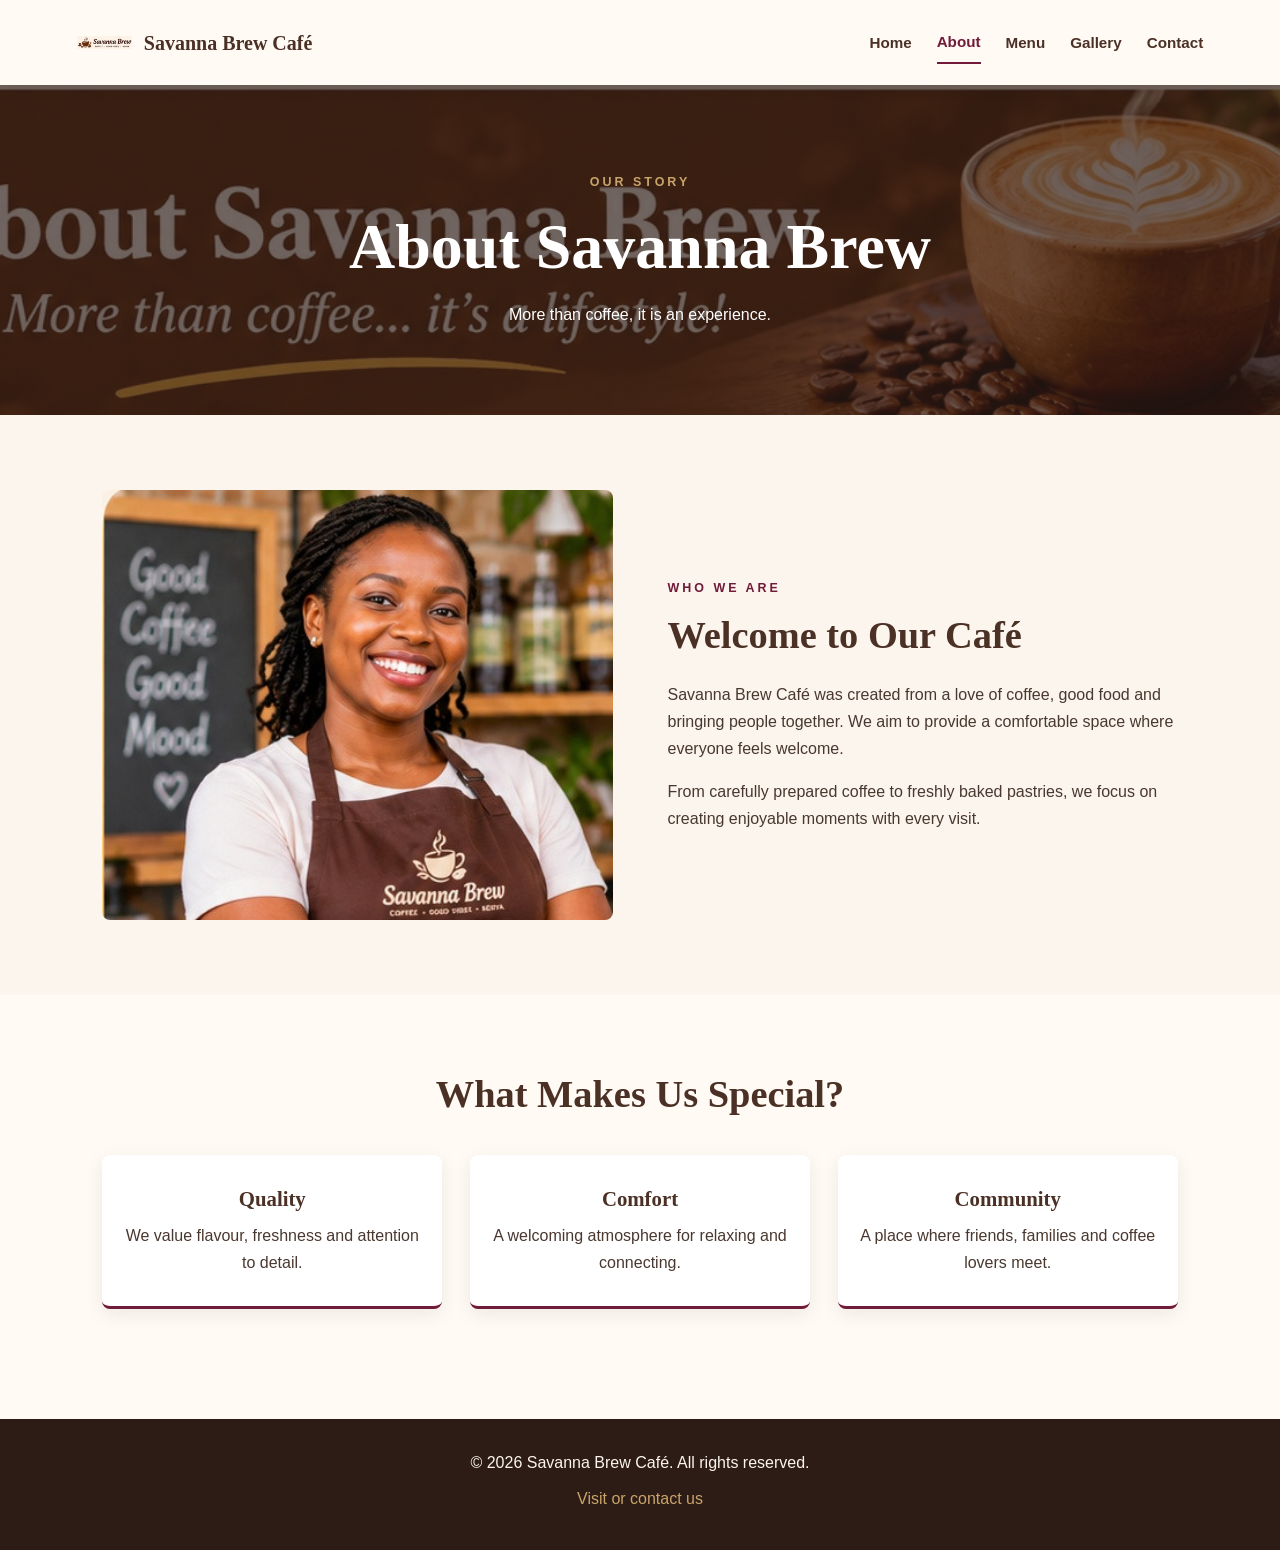
==== commit 39b5ab84: "Fix image source for founder's portrait" ====
--- a/about.html
+++ b/about.html
@@ -33,7 +33,7 @@
 
 <section class="about-section section">
     <div class="about-image">
-        <img src="image/founders-portrait.jpg" alt="Savanna Brew Café founder">
+        <img src="image/founder-portrait.jpg" alt="Savanna Brew Café founder">
     </div>
 
     <div class="about-text">
--- a/css/style.css
+++ b/css/style.css
@@ -1,24 +1,22 @@
-/* =====================================
-   SAVANNA BREW CAFE
-   Main Website Stylesheet
-===================================== */
-
-/* Colour palette */
+/* ========================================
+   SAVANNA BREW CAFE - MAIN STYLESHEET
+   Colours: Cream, Coffee Brown, Burgundy
+======================================== */
+
 :root {
-    --cream: #fbf5e9;
-    --light-cream: #fffdf8;
-    --sand: #e9dac5;
-    --coffee: #4b3025;
-    --dark-coffee: #2f2019;
-    --medium-coffee: #76543f;
-    --burgundy: #722f37;
+    --cream: #fbf5ed;
+    --light-cream: #fffaf4;
+    --coffee-brown: #4b3025;
+    --dark-brown: #2d1c16;
+    --burgundy: #701b3a;
+    --dark-burgundy: #481027;
+    --gold: #c9a46a;
+    --text: #49382f;
     --white: #ffffff;
-    --text: #46382f;
-    --muted: #786b60;
-    --border: #e1d3c0;
-}
-
-/* Basic settings */
+}
+
+/* General reset */
+
 * {
     margin: 0;
     padding: 0;
@@ -38,7 +36,8 @@
 
 img {
     display: block;
-    max-width: 100%;
+    width: 100%;
+    object-fit: cover;
 }
 
 a {
@@ -46,340 +45,1301 @@
     text-decoration: none;
 }
 
-/* Header and navigation */
-.site-header {
-    width: 100%;
-    min-height: 90px;
-    padding: 12px 7%;
+h1, h2, h3 {
+    font-family: Georgia, "Times New Roman", serif;
+    color: var(--coffee-brown);
+    line-height: 1.3;
+}
+
+h1 {
+    font-size: clamp(2.4rem, 5vw, 4.5rem);
+}
+
+h2 {
+    font-size: clamp(1.8rem, 3vw, 2.7rem);
+    margin-bottom: 20px;
+}
+
+h3 {
+    font-size: 1.3rem;
+    margin-bottom: 10px;
+}
+
+p {
+    margin-bottom: 15px;
+}
+
+/* ========================================
+   HEADER AND NAVIGATION
+======================================== */
+
+header {
+    background-color: var(--light-cream);
     display: flex;
     align-items: center;
     justify-content: space-between;
     gap: 25px;
-    background-color: var(--light-cream);
-    border-bottom: 1px solid var(--border);
+    padding: 15px 6%;
     position: sticky;
     top: 0;
     z-index: 1000;
+    box-shadow: 0 3px 12px rgba(45, 28, 22, 0.10);
+}
+
+.logo {
+    display: flex;
+    align-items: center;
+    gap: 12px;
+    color: var(--coffee-brown);
+    font-family: Georgia, "Times New Roman", serif;
+    font-size: 1.25rem;
+    font-weight: bold;
 }
 
 .logo img {
-    width: 155px;
-    max-height: 65px;
+    width: 55px;
+    height: 55px;
     object-fit: contain;
 }
 
-.main-nav {
+nav {
     display: flex;
+    align-items: center;
+    justify-content: center;
     flex-wrap: wrap;
-    align-items: center;
-    justify-content: center;
-    gap: 7px;
-}
-
-.main-nav a {
-    padding: 9px 13px;
-    border-radius: 5px;
-    color: var(--coffee);
-    font-size: 14px;
+    gap: 25px;
+}
+
+nav a {
+    color: var(--coffee-brown);
     font-weight: bold;
-    transition: 0.3s ease;
-}
-
-.main-nav a:hover,
-.main-nav a.active {
+    font-size: 0.95rem;
+    padding: 8px 0;
+    transition: color 0.3s ease;
+}
+
+nav a:hover,
+nav a.active {
+    color: var(--burgundy);
+}
+
+nav a.active {
+    border-bottom: 2px solid var(--burgundy);
+}
+
+/* ========================================
+   BUTTONS
+======================================== */
+
+.btn {
+    display: inline-block;
     background-color: var(--burgundy);
     color: var(--white);
-}
-
-/* Homepage hero */
+    border: none;
+    border-radius: 4px;
+    padding: 13px 26px;
+    font-size: 0.95rem;
+    font-weight: bold;
+    cursor: pointer;
+    transition: background-color 0.3s ease,
+                transform 0.3s ease;
+}
+
+.btn:hover {
+    background-color: var(--dark-burgundy);
+    transform: translateY(-2px);
+}
+
+/* ========================================
+   SHARED SECTIONS
+======================================== */
+
+.section {
+    padding: 75px 8%;
+    text-align: center;
+}
+
+.eyebrow {
+    color: var(--burgundy);
+    letter-spacing: 3px;
+    font-size: 0.78rem;
+    font-weight: bold;
+    margin-bottom: 12px;
+}
+
+.section-description {
+    max-width: 650px;
+    margin: 0 auto 35px;
+}
+
+/* ========================================
+   HOME PAGE HERO
+======================================== */
+
 .hero {
     min-height: 600px;
+    display: flex;
+    align-items: center;
     padding: 80px 8%;
+    background:
+        linear-gradient(
+            90deg,
+            rgba(45, 28, 22, 0.82),
+            rgba(45, 28, 22, 0.20)
+        ),
+        url("../image/hero.jpg") center/cover no-repeat;
+    color: var(--white);
+}
+
+.hero-content {
+    max-width: 650px;
+}
+
+.hero h1 {
+    color: var(--white);
+    margin-bottom: 22px;
+}
+
+.hero .eyebrow {
+    color: var(--gold);
+}
+
+.hero-content > p:not(.eyebrow) {
+    font-size: 1.1rem;
+    max-width: 550px;
+    margin-bottom: 28px;
+}
+
+/* ========================================
+   INTRODUCTION AND QUOTE
+======================================== */
+
+.intro {
+    max-width: 1000px;
+    margin: 0 auto;
+}
+
+.intro > p:last-child {
+    max-width: 750px;
+    margin: 0 auto;
+}
+
+.quote {
+    background-color: var(--coffee-brown);
+    color: var(--cream);
+    text-align: center;
+    padding: 65px 8%;
+}
+
+.quote h2 {
+    color: var(--cream);
+}
+
+.quote p {
+    margin-bottom: 0;
+}
+
+/* ========================================
+   FEATURED CARDS AND VALUES
+======================================== */
+
+.featured {
+    background-color: var(--light-cream);
+}
+
+.card-container {
+    display: grid;
+    grid-template-columns: repeat(3, minmax(0, 1fr));
+    gap: 28px;
+    margin: 35px 0;
+}
+
+.card,
+.value-card {
+    background-color: var(--white);
+    border-radius: 8px;
+    overflow: hidden;
+    box-shadow: 0 5px 18px rgba(45, 28, 22, 0.08);
+    transition: transform 0.3s ease;
+}
+
+.card:hover,
+.value-card:hover {
+    transform: translateY(-5px);
+}
+
+.card img {
+    height: 260px;
+}
+
+.card-content {
+    padding: 25px 20px;
+}
+
+.card-content p,
+.value-card p {
+    margin-bottom: 0;
+}
+
+.value-card {
+    padding: 30px 22px;
+    border-bottom: 3px solid var(--burgundy);
+}
+
+.values {
+    background-color: var(--light-cream);
+}
+
+/* ========================================
+   PAGE BANNERS
+======================================== */
+
+.page-banner {
+    min-height: 330px;
+    padding: 65px 8%;
     display: flex;
     align-items: center;
-    position: relative;
-    isolation: isolate;
-
-    /* Image is stored inside the images folder */
-    background-image: url("../images/hero.jpeg");
+    justify-content: center;
+    text-align: center;
+    color: var(--white);
+    background-color: var(--coffee-brown);
     background-position: center;
     background-size: cover;
     background-repeat: no-repeat;
-}
-
-.hero-overlay {
-    position: absolute;
-    inset: 0;
-    z-index: -1;
-    background: linear-gradient(
-        90deg,
-        rgba(37, 24, 17, 0.85) 0%,
-        rgba(37, 24, 17, 0.55) 55%,
-        rgba(37, 24, 17, 0.18) 100%
-    );
+    position: relative;
+}
+
+.page-banner > div {
+    position: relative;
+    z-index: 1;
+    max-width: 750px;
+}
+
+.page-banner h1 {
+    color: var(--white);
+    margin-bottom: 12px;
+}
+
+.page-banner p {
+    margin-bottom: 0;
+}
+
+.page-banner .eyebrow {
+    color: var(--gold);
+    margin-bottom: 12px;
+}
+
+.about-banner {
+    background-image:
+        linear-gradient(rgba(45, 28, 22, 0.68),
+                        rgba(45, 28, 22, 0.68)),
+        url("../image/about-coffee-banner.jpg");
+}
+
+.menu-banner {
+    background-image:
+        linear-gradient(rgba(45, 28, 22, 0.68),
+                        rgba(45, 28, 22, 0.68)),
+        url("../image/menu-coffee-banner.jpg");
+}
+
+.gallery-banner {
+    background-image:
+        linear-gradient(rgba(45, 28, 22, 0.68),
+                        rgba(45, 28, 22, 0.68)),
+        url("../image/gallery-photo-banner.jpg");
+}
+
+.contact-banner {
+    background-image:
+        linear-gradient(rgba(45, 28, 22, 0.68),
+                        rgba(45, 28, 22, 0.68)),
+        url("../image/contact-coffee-banner.jpg");
+}
+
+/* ========================================
+   ABOUT PAGE
+======================================== */
+
+.about-section {
+    display: grid;
+    grid-template-columns: repeat(2, minmax(0, 1fr));
+    gap: 55px;
+    align-items: center;
+    text-align: left;
+}
+
+.about-image img {
+    height: 430px;
+    border-radius: 8px;
+}
+
+.about-text p:last-child {
+    margin-bottom: 0;
+}
+
+/* ========================================
+   MENU PAGE
+======================================== */
+
+.menu-section h2 {
+    margin-top: 35px;
+}
+
+.menu-section h2:first-child {
+    margin-top: 0;
+}
+
+.menu-grid {
+    display: grid;
+    grid-template-columns: repeat(2, minmax(0, 1fr));
+    gap: 25px;
+    max-width: 1100px;
+    margin: 30px auto 55px;
+    text-align: left;
+}
+
+.menu-item {
+    display: flex;
+    align-items: center;
+    gap: 20px;
+    background-color: var(--light-cream);
+    border-radius: 8px;
+    overflow: hidden;
+    box-shadow: 0 4px 14px rgba(45, 28, 22, 0.07);
+}
+
+.menu-item img {
+    width: 145px;
+    min-width: 145px;
+    height: 145px;
+}
+
+.menu-item div {
+    padding: 15px 15px 15px 0;
+}
+
+.menu-item h3 {
+    margin-bottom: 8px;
+}
+
+.menu-item p {
+    font-size: 0.92rem;
+    margin-bottom: 0;
+}
+
+.menu-note {
+    font-style: italic;
+    color: var(--burgundy);
+}
+
+/* ========================================
+   GALLERY PAGE
+======================================== */
+
+.gallery-section {
+    background-color: var(--light-cream);
+}
+
+.gallery-grid {
+    display: grid;
+    grid-template-columns: repeat(4, minmax(0, 1fr));
+    gap: 20px;
+    margin-top: 35px;
+}
+
+.gallery-grid figure {
+    background-color: var(--white);
+    border-radius: 7px;
+    overflow: hidden;
+    box-shadow: 0 4px 14px rgba(45, 28, 22, 0.08);
+}
+
+.gallery-grid img {
+    height: 240px;
+    transition: transform 0.4s ease;
+}
+
+.gallery-grid figure:hover img {
+    transform: scale(1.05);
+}
+
+.gallery-grid figcaption {
+    padding: 15px 10px;
+    color: var(--coffee-brown);
+    font-weight: bold;
+}
+
+/* ========================================
+   CONTACT PAGE
+======================================== */
+
+.contact-section {
+    display: grid;
+    grid-template-columns: repeat(2, minmax(0, 1fr));
+    gap: 50px;
+    align-items: center;
+    text-align: left;
+}
+
+.contact-info h2 {
+    margin-bottom: 20px;
+}
+
+.contact-info h3 {
+    margin-top: 22px;
+}
+
+.contact-info a {
+    color: var(--burgundy);
+    font-weight: bold;
+}
+
+.contact-info a:hover {
+    text-decoration: underline;
+}
+
+.contact-image img {
+    height: 450px;
+    border-radius: 8px;
+}
+
+.contact-form-section {
+    background-color: var(--light-cream);
+}
+
+.contact-form {
+    max-width: 650px;
+    margin: 30px auto 0;
+    text-align: left;
+}
+
+.contact-form label {
+    display: block;
+    margin: 16px 0 7px;
+    font-weight: bold;
+    color: var(--coffee-brown);
+}
+
+.contact-form input,
+.contact-form textarea {
+    display: block;
+    width: 100%;
+    padding: 13px;
+    border: 1px solid #d7c7b8;
+    border-radius: 4px;
+    background-color: var(--white);
+    color: var(--text);
+    font: inherit;
+}
+
+.contact-form input:focus,
+.contact-form textarea:focus {
+    outline: 2px solid var(--gold);
+    border-color: var(--burgundy);
+}
+
+.contact-form textarea {
+    resize: vertical;
+    margin-bottom: 22px;
+}
+
+/* ========================================
+   FOOTER
+======================================== */
+
+footer {
+    background-color: var(--dark-brown);
+    color: var(--cream);
+    padding: 30px 8%;
+    text-align: center;
+}
+
+footer p {
+    margin-bottom: 8px;
+}
+
+footer a {
+    color: var(--gold);
+}
+
+footer a:hover {
+    color: var(--white);
+    text-decoration: underline;
+}
+
+/* ========================================
+   RESPONSIVE DESIGN
+======================================== */
+
+@media (max-width: 900px) {
+    header {
+        flex-direction: column;
+        gap: 12px;
+    }
+
+    nav {
+        gap: 18px;
+    }
+
+    .card-container {
+        grid-template-columns: repeat(2, minmax(0, 1fr));
+    }
+
+    .gallery-grid {
+        grid-template-columns: repeat(2, minmax(0, 1fr));
+    }
+
+    .about-section,
+    .contact-section {
+        grid-template-columns: 1fr;
+    }
+
+    .about-image img,
+    .contact-image img {
+        height: 350px;
+    }
+}
+
+@media (max-width: 600px) {
+    header {
+        padding: 12px 4%;
+    }
+
+    .logo {
+        font-size: 1.05rem;
+    }
+
+    .logo img {
+        width: 45px;
+        height: 45px;
+    }
+
+    nav {
+        gap: 10px 16px;
+    }
+
+    nav a {
+        font-size: 0.85rem;
+    }
+
+    .hero {
+        min-height: 480px;
+        padding: 55px 7%;
+        background-position: center;
+    }
+
+    .section {
+        padding: 50px 6%;
+    }
+
+    .page-banner {
+        min-height: 260px;
+        padding: 45px 6%;
+    }
+
+    .card-container,
+    .menu-grid,
+    .gallery-grid {
+        grid-template-columns: 1fr;
+    }
+
+    .card img {
+        height: 240px;
+    }
+
+    .menu-item img {
+        width: 115px;
+        min-width: 115px;
+        height: 125px;
+    }
+
+    .menu-item {
+        gap: 14px;
+    }
+
+    .menu-item div {
+        padding: 12px 12px 12px 0;
+    }
+
+    .gallery-grid img {
+        height: 260px;
+    }
+
+    .about-image img,
+    .contact-image img {
+        height: 280px;
+    }
+}/* ========================================
+   SAVANNA BREW CAFE - MAIN STYLESHEET
+   Colours: Cream, Coffee Brown, Burgundy
+======================================== */
+
+:root {
+    --cream: #fbf5ed;
+    --light-cream: #fffaf4;
+    --coffee-brown: #4b3025;
+    --dark-brown: #2d1c16;
+    --burgundy: #701b3a;
+    --dark-burgundy: #481027;
+    --gold: #c9a46a;
+    --text: #49382f;
+    --white: #ffffff;
+}
+
+/* General reset */
+
+* {
+    margin: 0;
+    padding: 0;
+    box-sizing: border-box;
+}
+
+html {
+    scroll-behavior: smooth;
+}
+
+body {
+    font-family: Arial, Helvetica, sans-serif;
+    background-color: var(--cream);
+    color: var(--text);
+    line-height: 1.7;
+}
+
+img {
+    display: block;
+    width: 100%;
+    object-fit: cover;
+}
+
+a {
+    color: inherit;
+    text-decoration: none;
+}
+
+h1, h2, h3 {
+    font-family: Georgia, "Times New Roman", serif;
+    color: var(--coffee-brown);
+    line-height: 1.3;
+}
+
+h1 {
+    font-size: clamp(2.4rem, 5vw, 4.5rem);
+}
+
+h2 {
+    font-size: clamp(1.8rem, 3vw, 2.7rem);
+    margin-bottom: 20px;
+}
+
+h3 {
+    font-size: 1.3rem;
+    margin-bottom: 10px;
+}
+
+p {
+    margin-bottom: 15px;
+}
+
+/* ========================================
+   HEADER AND NAVIGATION
+======================================== */
+
+header {
+    background-color: var(--light-cream);
+    display: flex;
+    align-items: center;
+    justify-content: space-between;
+    gap: 25px;
+    padding: 15px 6%;
+    position: sticky;
+    top: 0;
+    z-index: 1000;
+    box-shadow: 0 3px 12px rgba(45, 28, 22, 0.10);
+}
+
+.logo {
+    display: flex;
+    align-items: center;
+    gap: 12px;
+    color: var(--coffee-brown);
+    font-family: Georgia, "Times New Roman", serif;
+    font-size: 1.25rem;
+    font-weight: bold;
+}
+
+.logo img {
+    width: 55px;
+    height: 55px;
+    object-fit: contain;
+}
+
+nav {
+    display: flex;
+    align-items: center;
+    justify-content: center;
+    flex-wrap: wrap;
+    gap: 25px;
+}
+
+nav a {
+    color: var(--coffee-brown);
+    font-weight: bold;
+    font-size: 0.95rem;
+    padding: 8px 0;
+    transition: color 0.3s ease;
+}
+
+nav a:hover,
+nav a.active {
+    color: var(--burgundy);
+}
+
+nav a.active {
+    border-bottom: 2px solid var(--burgundy);
+}
+
+/* ========================================
+   BUTTONS
+======================================== */
+
+.btn {
+    display: inline-block;
+    background-color: var(--burgundy);
+    color: var(--white);
+    border: none;
+    border-radius: 4px;
+    padding: 13px 26px;
+    font-size: 0.95rem;
+    font-weight: bold;
+    cursor: pointer;
+    transition: background-color 0.3s ease,
+                transform 0.3s ease;
+}
+
+.btn:hover {
+    background-color: var(--dark-burgundy);
+    transform: translateY(-2px);
+}
+
+/* ========================================
+   SHARED SECTIONS
+======================================== */
+
+.section {
+    padding: 75px 8%;
+    text-align: center;
+}
+
+.eyebrow {
+    color: var(--burgundy);
+    letter-spacing: 3px;
+    font-size: 0.78rem;
+    font-weight: bold;
+    margin-bottom: 12px;
+}
+
+.section-description {
+    max-width: 650px;
+    margin: 0 auto 35px;
+}
+
+/* ========================================
+   HOME PAGE HERO
+======================================== */
+
+.hero {
+    min-height: 600px;
+    display: flex;
+    align-items: center;
+    padding: 80px 8%;
+    background:
+        linear-gradient(
+            90deg,
+            rgba(45, 28, 22, 0.82),
+            rgba(45, 28, 22, 0.20)
+        ),
+        url("../image/hero.jpg") center/cover no-repeat;
+    color: var(--white);
 }
 
 .hero-content {
-    width: 100%;
-    max-width: 760px;
-}
-
-.hero-label {
-    margin-bottom: 18px;
-    color: #f1d9b5;
-    font-size: 13px;
-    font-weight: bold;
-    letter-spacing: 3px;
-}
-
-.hero-content h1 {
+    max-width: 650px;
+}
+
+.hero h1 {
+    color: var(--white);
     margin-bottom: 22px;
-    color: #ffffff;
-    font-family: Georgia, "Times New Roman", serif;
-    font-size: clamp(42px, 6vw, 72px);
-    line-height: 1.12;
-    text-shadow: 2px 3px 8px rgba(0, 0, 0, 0.7);
-}
-
-.hero-description {
-    max-width: 580px;
-    margin-bottom: 30px;
-    color: #ffffff;
-    font-size: 17px;
-    line-height: 1.8;
-    text-shadow: 1px 2px 5px rgba(0, 0, 0, 0.65);
-}
-
-/* Buttons */
-.hero-buttons {
-    display: flex;
-    flex-wrap: wrap;
-    gap: 14px;
-}
-
-.button {
-    display: inline-block;
-    padding: 12px 23px;
-    border: 2px solid var(--coffee);
-    border-radius: 5px;
-    background-color: var(--coffee);
-    color: var(--white);
-    font-size: 14px;
-    font-weight: bold;
+}
+
+.hero .eyebrow {
+    color: var(--gold);
+}
+
+.hero-content > p:not(.eyebrow) {
+    font-size: 1.1rem;
+    max-width: 550px;
+    margin-bottom: 28px;
+}
+
+/* ========================================
+   INTRODUCTION AND QUOTE
+======================================== */
+
+.intro {
+    max-width: 1000px;
+    margin: 0 auto;
+}
+
+.intro > p:last-child {
+    max-width: 750px;
+    margin: 0 auto;
+}
+
+.quote {
+    background-color: var(--coffee-brown);
+    color: var(--cream);
     text-align: center;
-    transition: 0.3s ease;
-}
-
-.button:hover {
-    background-color: var(--burgundy);
-    border-color: var(--burgundy);
-    transform: translateY(-2px);
-}
-
-.button-outline {
-    background-color: transparent;
-    border-color: var(--white);
-    color: var(--white);
-}
-
-.button-outline:hover {
-    background-color: var(--white);
-    border-color: var(--white);
-    color: var(--coffee);
-}
-
-/* Welcome section */
-.welcome-section {
-    padding: 80px 7%;
-}
-
-.section-heading {
-    max-width: 780px;
-    margin: 0 auto 42px;
-    text-align: center;
-}
-
-.eyebrow {
-    margin-bottom: 12px;
-    color: var(--burgundy);
-    font-size: 12px;
-    font-weight: bold;
-    letter-spacing: 2px;
-    text-transform: uppercase;
-}
-
-.section-heading h2,
-.promotion-content h2 {
-    margin-bottom: 18px;
-    color: var(--coffee);
-    font-family: Georgia, "Times New Roman", serif;
-    font-size: clamp(30px, 4vw, 43px);
-    line-height: 1.25;
-}
-
-.section-heading > p:last-child {
-    color: var(--muted);
-}
-
-/* Feature cards */
-.feature-grid {
+    padding: 65px 8%;
+}
+
+.quote h2 {
+    color: var(--cream);
+}
+
+.quote p {
+    margin-bottom: 0;
+}
+
+/* ========================================
+   FEATURED CARDS AND VALUES
+======================================== */
+
+.featured {
+    background-color: var(--light-cream);
+}
+
+.card-container {
     display: grid;
     grid-template-columns: repeat(3, minmax(0, 1fr));
+    gap: 28px;
+    margin: 35px 0;
+}
+
+.card,
+.value-card {
+    background-color: var(--white);
+    border-radius: 8px;
+    overflow: hidden;
+    box-shadow: 0 5px 18px rgba(45, 28, 22, 0.08);
+    transition: transform 0.3s ease;
+}
+
+.card:hover,
+.value-card:hover {
+    transform: translateY(-5px);
+}
+
+.card img {
+    height: 260px;
+}
+
+.card-content {
+    padding: 25px 20px;
+}
+
+.card-content p,
+.value-card p {
+    margin-bottom: 0;
+}
+
+.value-card {
+    padding: 30px 22px;
+    border-bottom: 3px solid var(--burgundy);
+}
+
+.values {
+    background-color: var(--light-cream);
+}
+
+/* ========================================
+   PAGE BANNERS
+======================================== */
+
+.page-banner {
+    min-height: 330px;
+    padding: 65px 8%;
+    display: flex;
+    align-items: center;
+    justify-content: center;
+    text-align: center;
+    color: var(--white);
+    background-color: var(--coffee-brown);
+    background-position: center;
+    background-size: cover;
+    background-repeat: no-repeat;
+    position: relative;
+}
+
+.page-banner > div {
+    position: relative;
+    z-index: 1;
+    max-width: 750px;
+}
+
+.page-banner h1 {
+    color: var(--white);
+    margin-bottom: 12px;
+}
+
+.page-banner p {
+    margin-bottom: 0;
+}
+
+.page-banner .eyebrow {
+    color: var(--gold);
+    margin-bottom: 12px;
+}
+
+.about-banner {
+    background-image:
+        linear-gradient(rgba(45, 28, 22, 0.68),
+                        rgba(45, 28, 22, 0.68)),
+        url("../image/about-coffee-banner.jpg");
+}
+
+.menu-banner {
+    background-image:
+        linear-gradient(rgba(45, 28, 22, 0.68),
+                        rgba(45, 28, 22, 0.68)),
+        url("../image/menu-coffee-banner.jpg");
+}
+
+.gallery-banner {
+    background-image:
+        linear-gradient(rgba(45, 28, 22, 0.68),
+                        rgba(45, 28, 22, 0.68)),
+        url("../image/gallery-photo-banner.jpg");
+}
+
+.contact-banner {
+    background-image:
+        linear-gradient(rgba(45, 28, 22, 0.68),
+                        rgba(45, 28, 22, 0.68)),
+        url("../image/contact-coffee-banner.jpg");
+}
+
+/* ========================================
+   ABOUT PAGE
+======================================== */
+
+.about-section {
+    display: grid;
+    grid-template-columns: repeat(2, minmax(0, 1fr));
+    gap: 55px;
+    align-items: center;
+    text-align: left;
+}
+
+.about-image img {
+    height: 430px;
+    border-radius: 8px;
+}
+
+.about-text p:last-child {
+    margin-bottom: 0;
+}
+
+/* ========================================
+   MENU PAGE
+======================================== */
+
+.menu-section h2 {
+    margin-top: 35px;
+}
+
+.menu-section h2:first-child {
+    margin-top: 0;
+}
+
+.menu-grid {
+    display: grid;
+    grid-template-columns: repeat(2, minmax(0, 1fr));
     gap: 25px;
-}
-
-.feature-card {
-    padding: 30px;
+    max-width: 1100px;
+    margin: 30px auto 55px;
+    text-align: left;
+}
+
+.menu-item {
+    display: flex;
+    align-items: center;
+    gap: 20px;
     background-color: var(--light-cream);
-    border: 1px solid var(--border);
-    border-bottom: 4px solid var(--medium-coffee);
     border-radius: 8px;
-    box-shadow: 0 7px 20px rgba(47, 32, 25, 0.07);
-    transition: transform 0.3s ease;
-}
-
-.feature-card:hover {
-    transform: translateY(-5px);
-}
-
-.feature-icon {
-    width: 48px;
-    height: 48px;
-    margin-bottom: 18px;
-    display: flex;
-    align-items: center;
-    justify-content: center;
-    border-radius: 50%;
-    background-color: var(--sand);
+    overflow: hidden;
+    box-shadow: 0 4px 14px rgba(45, 28, 22, 0.07);
+}
+
+.menu-item img {
+    width: 145px;
+    min-width: 145px;
+    height: 145px;
+}
+
+.menu-item div {
+    padding: 15px 15px 15px 0;
+}
+
+.menu-item h3 {
+    margin-bottom: 8px;
+}
+
+.menu-item p {
+    font-size: 0.92rem;
+    margin-bottom: 0;
+}
+
+.menu-note {
+    font-style: italic;
+    color: var(--burgundy);
+}
+
+/* ========================================
+   GALLERY PAGE
+======================================== */
+
+.gallery-section {
+    background-color: var(--light-cream);
+}
+
+.gallery-grid {
+    display: grid;
+    grid-template-columns: repeat(4, minmax(0, 1fr));
+    gap: 20px;
+    margin-top: 35px;
+}
+
+.gallery-grid figure {
+    background-color: var(--white);
+    border-radius: 7px;
+    overflow: hidden;
+    box-shadow: 0 4px 14px rgba(45, 28, 22, 0.08);
+}
+
+.gallery-grid img {
+    height: 240px;
+    transition: transform 0.4s ease;
+}
+
+.gallery-grid figure:hover img {
+    transform: scale(1.05);
+}
+
+.gallery-grid figcaption {
+    padding: 15px 10px;
+    color: var(--coffee-brown);
+    font-weight: bold;
+}
+
+/* ========================================
+   CONTACT PAGE
+======================================== */
+
+.contact-section {
+    display: grid;
+    grid-template-columns: repeat(2, minmax(0, 1fr));
+    gap: 50px;
+    align-items: center;
+    text-align: left;
+}
+
+.contact-info h2 {
+    margin-bottom: 20px;
+}
+
+.contact-info h3 {
+    margin-top: 22px;
+}
+
+.contact-info a {
     color: var(--burgundy);
     font-weight: bold;
 }
 
-.feature-card h3 {
-    margin-bottom: 10px;
-    color: var(--coffee);
-    font-family: Georgia, "Times New Roman", serif;
-    font-size: 21px;
-}
-
-.feature-card p {
-    color: var(--muted);
-    font-size: 14px;
-}
-
-/* Menu promotion section */
-.menu-promotion {
-    margin: 0 7% 75px;
-    padding: 55px 7%;
-    background-color: var(--sand);
-    border-radius: 10px;
-}
-
-.promotion-content {
+.contact-info a:hover {
+    text-decoration: underline;
+}
+
+.contact-image img {
+    height: 450px;
+    border-radius: 8px;
+}
+
+.contact-form-section {
+    background-color: var(--light-cream);
+}
+
+.contact-form {
     max-width: 650px;
-}
-
-.promotion-content h2 {
-    margin-bottom: 15px;
-}
-
-.promotion-content > p:not(.eyebrow) {
-    margin-bottom: 25px;
-    color: var(--muted);
-}
-
-/* Footer */
-.site-footer {
-    padding: 28px 7%;
-    background-color: var(--dark-coffee);
+    margin: 30px auto 0;
+    text-align: left;
+}
+
+.contact-form label {
+    display: block;
+    margin: 16px 0 7px;
+    font-weight: bold;
+    color: var(--coffee-brown);
+}
+
+.contact-form input,
+.contact-form textarea {
+    display: block;
+    width: 100%;
+    padding: 13px;
+    border: 1px solid #d7c7b8;
+    border-radius: 4px;
+    background-color: var(--white);
+    color: var(--text);
+    font: inherit;
+}
+
+.contact-form input:focus,
+.contact-form textarea:focus {
+    outline: 2px solid var(--gold);
+    border-color: var(--burgundy);
+}
+
+.contact-form textarea {
+    resize: vertical;
+    margin-bottom: 22px;
+}
+
+/* ========================================
+   FOOTER
+======================================== */
+
+footer {
+    background-color: var(--dark-brown);
+    color: var(--cream);
+    padding: 30px 8%;
+    text-align: center;
+}
+
+footer p {
+    margin-bottom: 8px;
+}
+
+footer a {
+    color: var(--gold);
+}
+
+footer a:hover {
     color: var(--white);
-    text-align: center;
-}
-
-.site-footer p {
-    margin: 4px 0;
-    font-size: 13px;
-}
-
-/* Responsive layout for tablets */
+    text-decoration: underline;
+}
+
+/* ========================================
+   RESPONSIVE DESIGN
+======================================== */
+
 @media (max-width: 900px) {
-    .site-header {
-        padding: 15px 4%;
-    }
-
-    .main-nav {
-        gap: 3px;
-    }
-
-    .main-nav a {
-        padding: 8px 9px;
-        font-size: 13px;
-    }
-
-    .feature-grid {
-        grid-template-columns: repeat(2, minmax(0, 1fr));
-    }
-
-    .hero {
-        min-height: 540px;
-    }
-}
-
-/* Responsive layout for mobile phones */
-@media (max-width: 600px) {
-    .site-header {
-        position: relative;
+    header {
         flex-direction: column;
         gap: 12px;
     }
 
+    nav {
+        gap: 18px;
+    }
+
+    .card-container {
+        grid-template-columns: repeat(2, minmax(0, 1fr));
+    }
+
+    .gallery-grid {
+        grid-template-columns: repeat(2, minmax(0, 1fr));
+    }
+
+    .about-section,
+    .contact-section {
+        grid-template-columns: 1fr;
+    }
+
+    .about-image img,
+    .contact-image img {
+        height: 350px;
+    }
+}
+
+@media (max-width: 600px) {
+    header {
+        padding: 12px 4%;
+    }
+
+    .logo {
+        font-size: 1.05rem;
+    }
+
     .logo img {
-        width: 135px;
-    }
-
-    .main-nav {
-        width: 100%;
-        gap: 4px;
-    }
-
-    .main-nav a {
-        padding: 7px 9px;
-        font-size: 12px;
+        width: 45px;
+        height: 45px;
+    }
+
+    nav {
+        gap: 10px 16px;
+    }
+
+    nav a {
+        font-size: 0.85rem;
     }
 
     .hero {
-        min-height: 520px;
-        padding: 60px 7%;
+        min-height: 480px;
+        padding: 55px 7%;
         background-position: center;
     }
 
-    .hero-content h1 {
-        font-size: 43px;
-    }
-
-    .hero-description {
-        font-size: 15px;
-    }
-
-    .hero-buttons {
-        align-items: flex-start;
-        flex-direction: column;
-    }
-
-    .welcome-section {
-        padding: 55px 6%;
-    }
-
-    .feature-grid {
+    .section {
+        padding: 50px 6%;
+    }
+
+    .page-banner {
+        min-height: 260px;
+        padding: 45px 6%;
+    }
+
+    .card-container,
+    .menu-grid,
+    .gallery-grid {
         grid-template-columns: 1fr;
     }
 
-    .feature-card {
-        padding: 25px;
-    }
-
-    .menu-promotion {
-        margin: 0 6% 50px;
-        padding: 35px 25px;
-    }
-}
+    .card img {
+        height: 240px;
+    }
+
+    .menu-item img {
+        width: 115px;
+        min-width: 115px;
+        height: 125px;
+    }
+
+    .menu-item {
+        gap: 14px;
+    }
+
+    .menu-item div {
+        padding: 12px 12px 12px 0;
+    }
+
+    .gallery-grid img {
+        height: 260px;
+    }
+
+    .about-image img,
+    .contact-image img {
+        height: 280px;
+    }
+}
